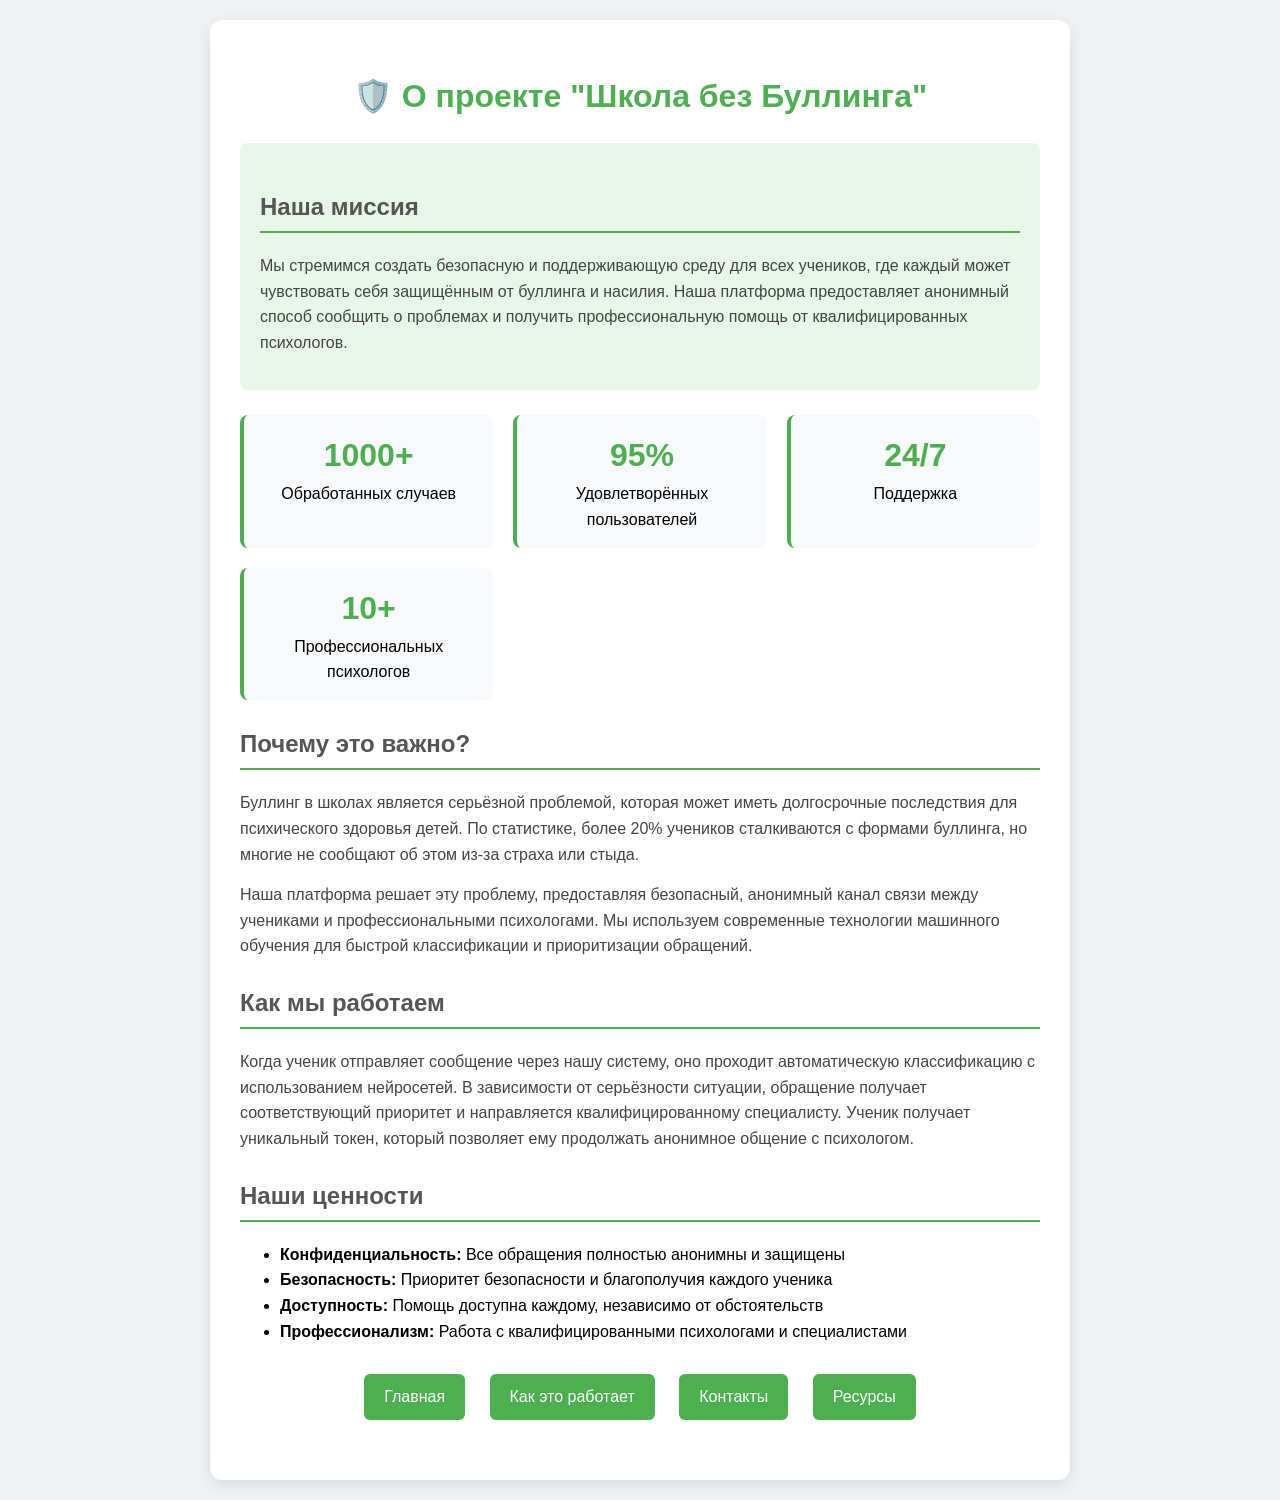
==== templates/about.html @ 438934bf "main" ====
<!DOCTYPE html>
<html lang="ru">
<head>
    <meta charset="UTF-8">
    <title>О проекте - Школа без Буллинга</title>
    <style>
        body {
            font-family: 'Segoe UI', sans-serif;
            background: #f0f2f5;
            margin: 0;
            padding: 20px;
            line-height: 1.6;
        }
        .container {
            max-width: 800px;
            margin: 0 auto;
            background: white;
            padding: 30px;
            border-radius: 12px;
            box-shadow: 0 4px 15px rgba(0,0,0,0.1);
        }
        h1 {
            color: #333;
            text-align: center;
            margin-bottom: 20px;
            color: #4CAF50;
        }
        h2 {
            color: #555;
            border-bottom: 2px solid #4CAF50;
            padding-bottom: 5px;
            margin-top: 25px;
        }
        p {
            margin: 15px 0;
            color: #444;
        }
        .mission {
            background: #e8f5e9;
            padding: 20px;
            border-radius: 8px;
            margin: 20px 0;
        }
        .stats {
            display: grid;
            grid-template-columns: repeat(auto-fit, minmax(200px, 1fr));
            gap: 20px;
            margin: 25px 0;
        }
        .stat-card {
            background: #f8f9fa;
            padding: 15px;
            border-radius: 8px;
            text-align: center;
            border-left: 4px solid #4CAF50;
        }
        .stat-number {
            font-size: 2em;
            font-weight: bold;
            color: #4CAF50;
        }
        .nav-links {
            text-align: center;
            margin: 30px 0;
        }
        .nav-links a {
            display: inline-block;
            margin: 0 10px;
            padding: 10px 20px;
            background: #4CAF50;
            color: white;
            text-decoration: none;
            border-radius: 6px;
            transition: background 0.3s;
        }
        .nav-links a:hover {
            background: #45a049;
        }
    </style>
</head>
<body>
    <div class="container">
        <h1>🛡️ О проекте "Школа без Буллинга"</h1>
        
        <div class="mission">
            <h2>Наша миссия</h2>
            <p>Мы стремимся создать безопасную и поддерживающую среду для всех учеников, где каждый может чувствовать себя защищённым от буллинга и насилия. Наша платформа предоставляет анонимный способ сообщить о проблемах и получить профессиональную помощь от квалифицированных психологов.</p>
        </div>

        <div class="stats">
            <div class="stat-card">
                <div class="stat-number">1000+</div>
                <div>Обработанных случаев</div>
            </div>
            <div class="stat-card">
                <div class="stat-number">95%</div>
                <div>Удовлетворённых пользователей</div>
            </div>
            <div class="stat-card">
                <div class="stat-number">24/7</div>
                <div>Поддержка</div>
            </div>
            <div class="stat-card">
                <div class="stat-number">10+</div>
                <div>Профессиональных психологов</div>
            </div>
        </div>

        <h2>Почему это важно?</h2>
        <p>Буллинг в школах является серьёзной проблемой, которая может иметь долгосрочные последствия для психического здоровья детей. По статистике, более 20% учеников сталкиваются с формами буллинга, но многие не сообщают об этом из-за страха или стыда.</p>

        <p>Наша платформа решает эту проблему, предоставляя безопасный, анонимный канал связи между учениками и профессиональными психологами. Мы используем современные технологии машинного обучения для быстрой классификации и приоритизации обращений.</p>

        <h2>Как мы работаем</h2>
        <p>Когда ученик отправляет сообщение через нашу систему, оно проходит автоматическую классификацию с использованием нейросетей. В зависимости от серьёзности ситуации, обращение получает соответствующий приоритет и направляется квалифицированному специалисту. Ученик получает уникальный токен, который позволяет ему продолжать анонимное общение с психологом.</p>

        <h2>Наши ценности</h2>
        <ul>
            <li><strong>Конфиденциальность:</strong> Все обращения полностью анонимны и защищены</li>
            <li><strong>Безопасность:</strong> Приоритет безопасности и благополучия каждого ученика</li>
            <li><strong>Доступность:</strong> Помощь доступна каждому, независимо от обстоятельств</li>
            <li><strong>Профессионализм:</strong> Работа с квалифицированными психологами и специалистами</li>
        </ul>

        <div class="nav-links">
            <a href="/">Главная</a>
            <a href="/how-it-works">Как это работает</a>
            <a href="/contact">Контакты</a>
            <a href="/resources">Ресурсы</a>
        </div>
    </div>
</body>
</html>
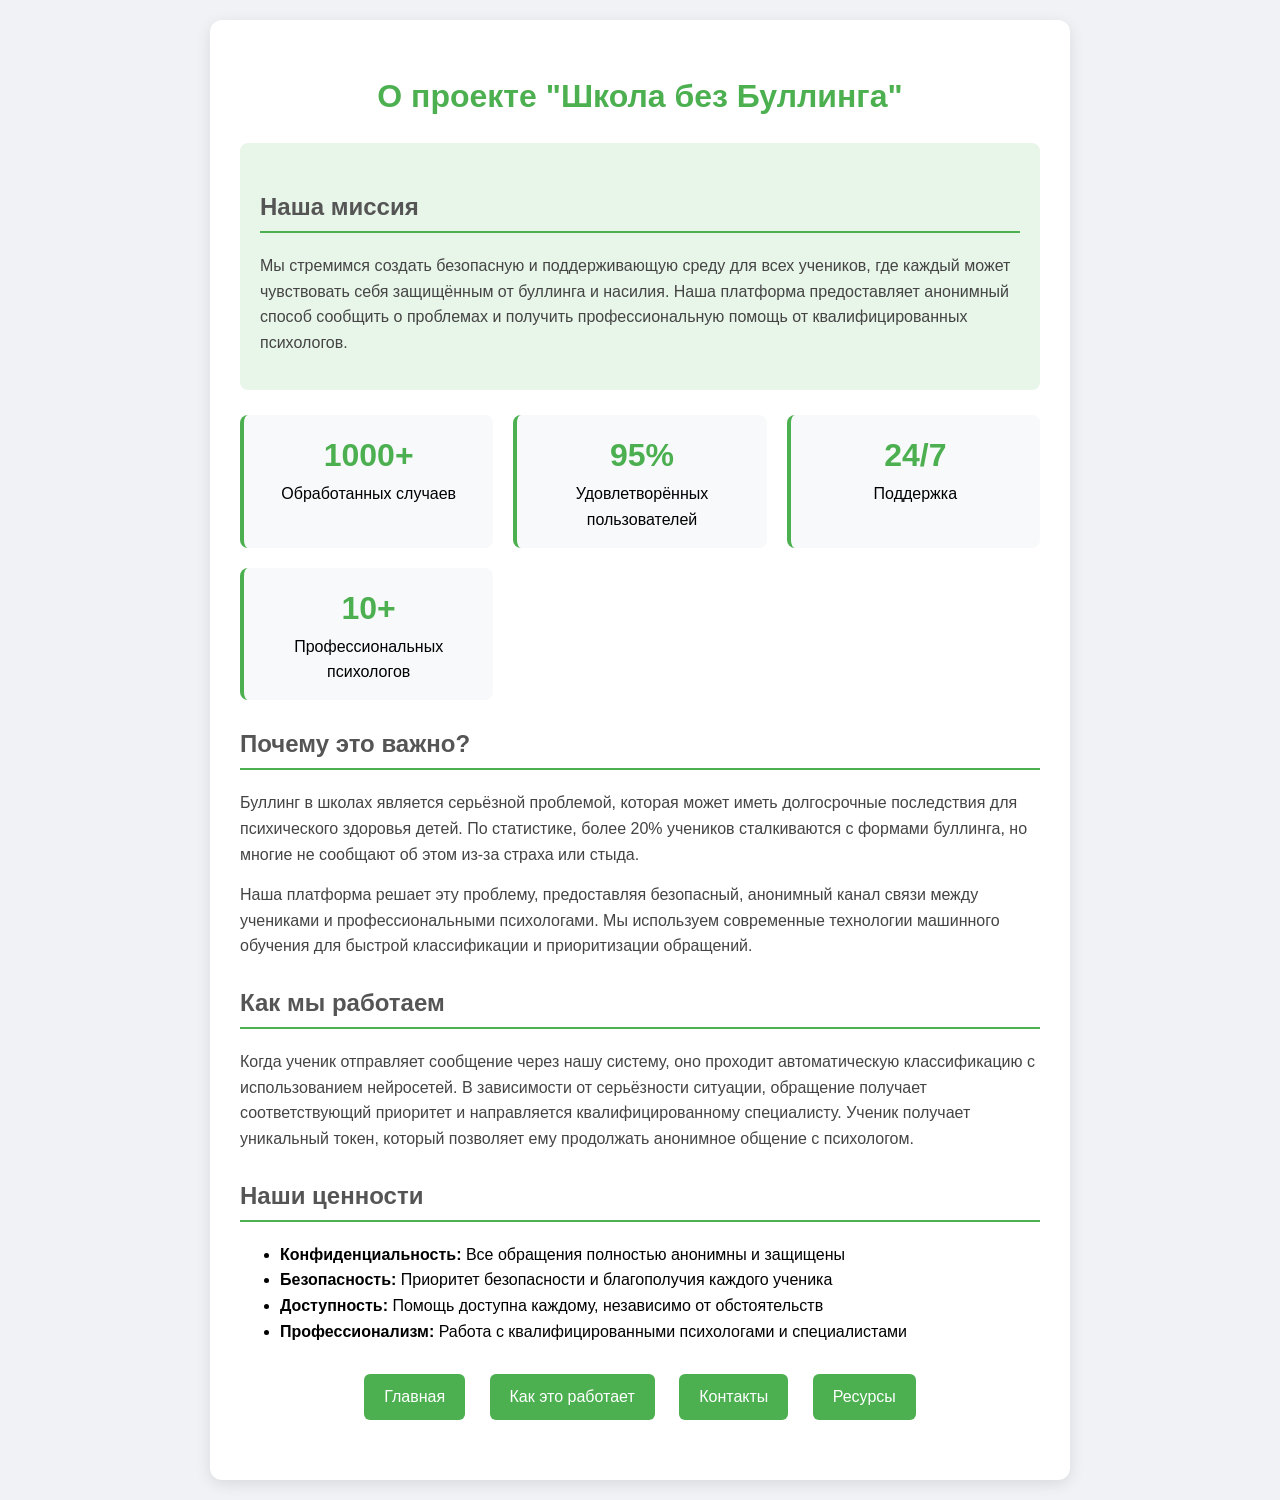
==== commit 45f2b97b: "visual_imporove" ====
--- a/templates/about.html
+++ b/templates/about.html
@@ -77,10 +77,11 @@
             background: #45a049;
         }
     </style>
+    <link rel="stylesheet" href="{{ url_for('static', filename='theme.css') }}">
 </head>
 <body>
     <div class="container">
-        <h1>🛡️ О проекте "Школа без Буллинга"</h1>
+        <h1>О проекте "Школа без Буллинга"</h1>
         
         <div class="mission">
             <h2>Наша миссия</h2>
